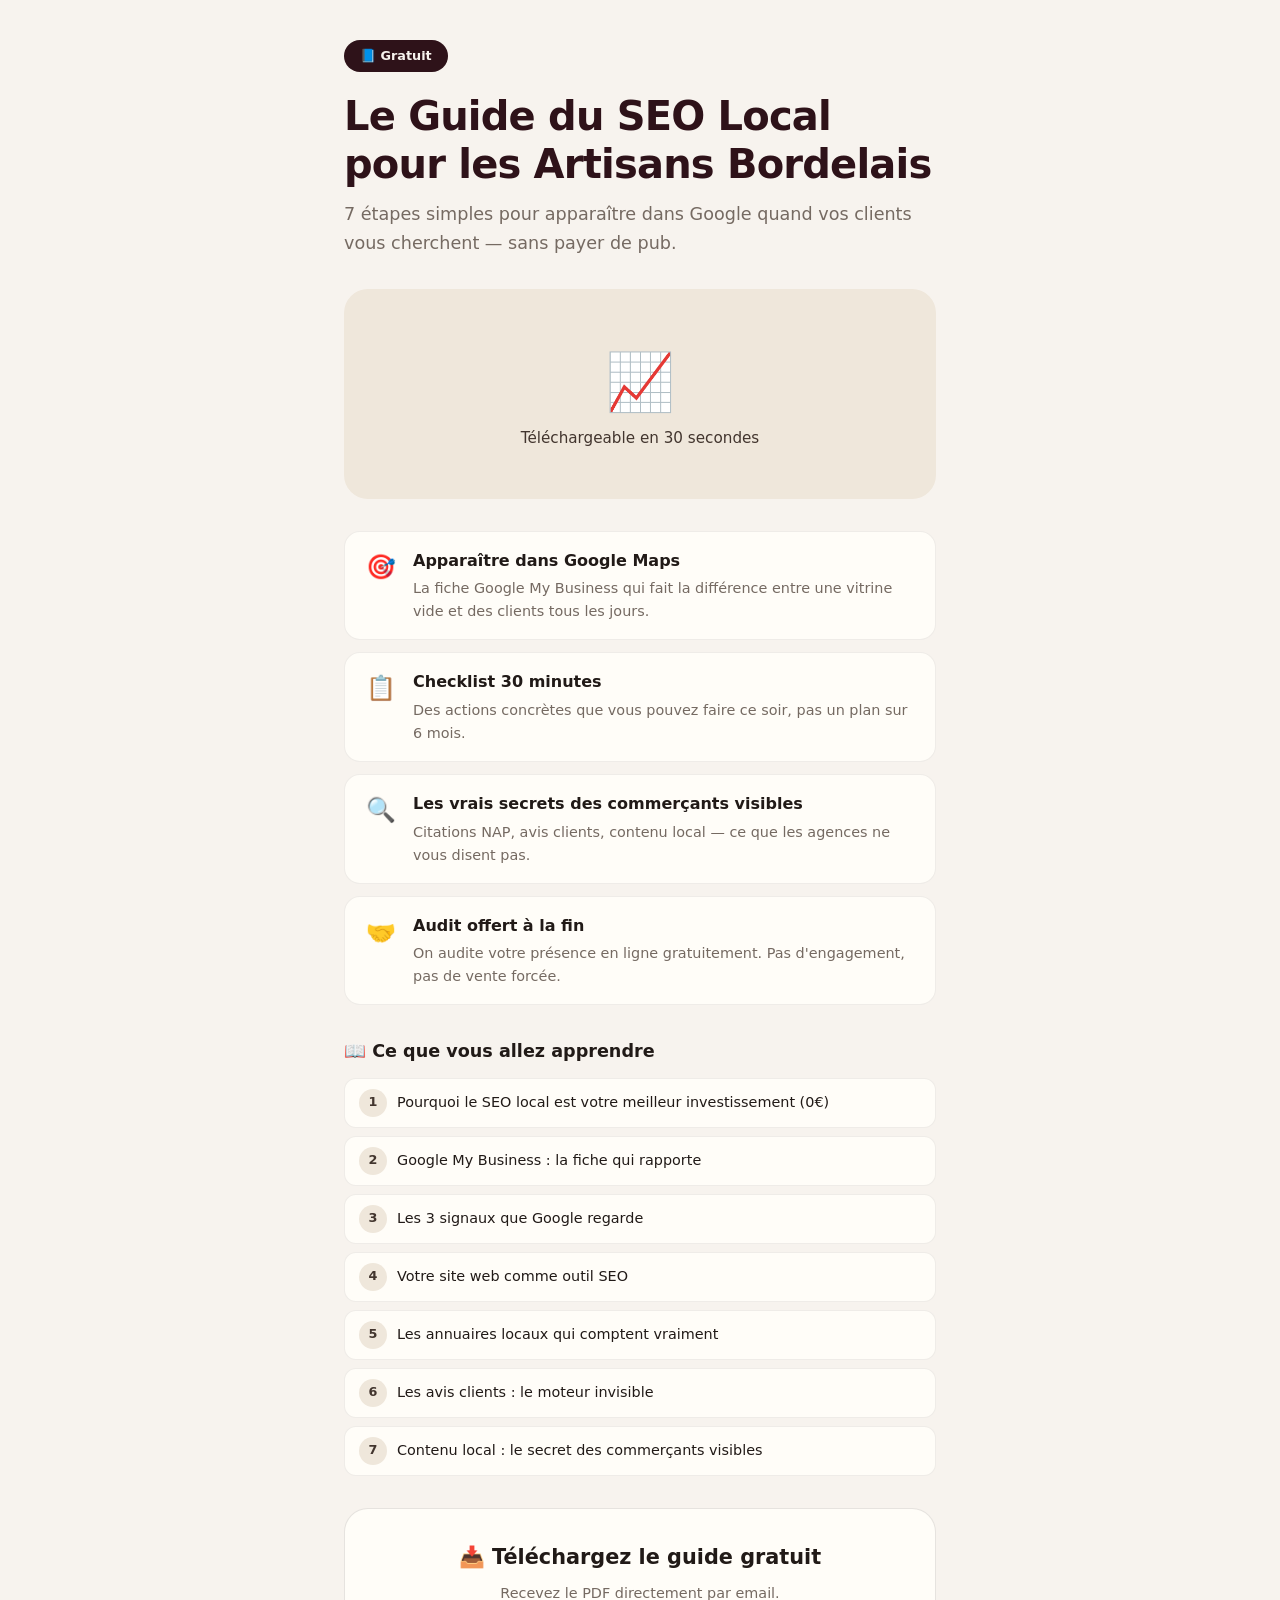
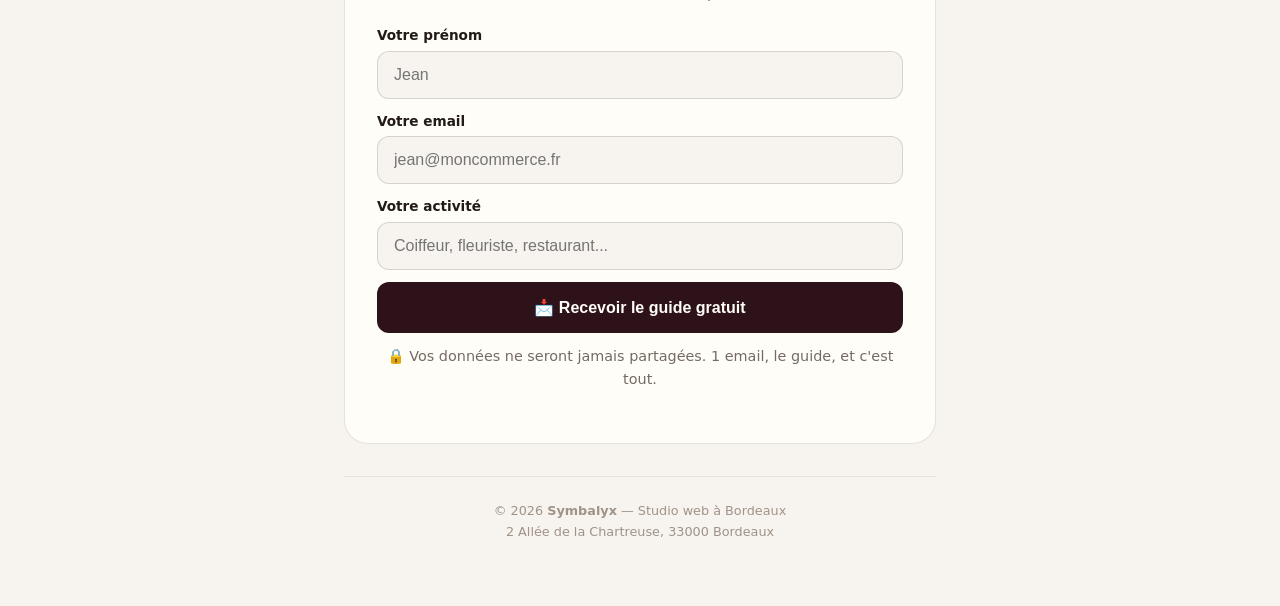
==== index.html @ 5c0053f3 "Deploy lead page" ====
<!DOCTYPE html>
<html lang="fr">
<head>
  <meta charset="utf-8">
  <meta name="viewport" content="width=device-width,initial-scale=1">
  <title>Guide SEO Local Gratuit — Symbalyx Bordeaux</title>
  <meta name="description" content="Téléchargez le guide SEO local gratuit pour artisans et commerçants à Bordeaux. 7 étapes pour apparaître dans Google gratuitement.">
  <style>
    *{margin:0;padding:0;box-sizing:border-box}
    body{font-family:system-ui,-apple-system,sans-serif;background:#F7F3EE;color:#211A17;line-height:1.6}
    .wrap{max-width:640px;margin:0 auto;padding:40px 24px}
    .badge{display:inline-block;background:#2E1219;color:#F7F3EE;padding:6px 16px;border-radius:100px;font-size:.8rem;font-weight:600;margin-bottom:20px}
    h1{font-size:clamp(1.8rem,5vw,2.5rem);font-weight:800;line-height:1.2;margin-bottom:12px;color:#2E1219;letter-spacing:-.02em}
    .sub{font-size:1.1rem;color:#756A62;margin-bottom:32px}
    .hero-img{background:#EFE7DB;border-radius:24px;padding:48px;text-align:center;margin-bottom:32px}
    .hero-img .big{font-size:3.5rem}
    .benefits{display:grid;gap:12px;margin-bottom:32px}
    .benefit{display:flex;gap:12px;align-items:flex-start;padding:16px;background:#FFFDF8;border-radius:16px;border:1px solid rgba(33,26,23,.07)}
    .benefit .icon{font-size:1.5rem;flex-shrink:0;width:40px;text-align:center}
    .benefit h3{font-size:1rem;font-weight:700;margin-bottom:4px}
    .benefit p{font-size:.9rem;color:#756A62}
    .form-card{background:#FFFDF8;border:1px solid rgba(33,26,23,.11);border-radius:24px;padding:32px;text-align:center;margin-bottom:32px}
    .form-card h2{font-size:1.3rem;margin-bottom:8px}
    .form-card p{color:#756A62;font-size:.9rem;margin-bottom:20px}
    .form-group{margin-bottom:12px;text-align:left}
    label{font-size:.85rem;font-weight:600;display:block;margin-bottom:4px}
    input{width:100%;padding:14px 16px;border-radius:12px;border:1px solid rgba(33,26,23,.15);font-size:1rem;background:#F7F3EE}
    .btn{display:block;width:100%;padding:16px;background:#2E1219;color:#FFFDF8;border:none;border-radius:12px;font-size:1rem;font-weight:700;cursor:pointer;transition:opacity .2s;margin-top:8px}
    .btn:hover{opacity:.9}
    .trust{font-size:.8rem;color:#A09388;margin-top:12px}
    .preview{margin-bottom:32px}
    .preview h3{font-size:1.1rem;margin-bottom:12px}
    .preview-list{display:grid;gap:8px}
    .preview-item{display:flex;gap:10px;align-items:center;padding:10px 14px;background:#FFFDF8;border-radius:12px;border:1px solid rgba(33,26,23,.07);font-size:.9rem}
    .preview-item .num{background:#EFE7DB;border-radius:50%;width:28px;height:28px;display:flex;align-items:center;justify-content:center;font-weight:700;font-size:.8rem;flex-shrink:0;color:#42352E}
    footer{text-align:center;font-size:.8rem;color:#A09388;padding:24px;border-top:1px solid rgba(33,26,23,.07)}
    @media(max-width:480px){.wrap{padding:24px 16px}.form-card{padding:24px 16px}}
  </style>
</head>
<body>
  <div class="wrap">
    <div class="badge">📘 Gratuit</div>
    <h1>Le Guide du SEO Local pour les Artisans Bordelais</h1>
    <p class="sub">7 étapes simples pour apparaître dans Google quand vos clients vous cherchent — sans payer de pub.</p>
    
    <div class="hero-img">
      <div class="big">📈</div>
      <p style="font-size:.95rem;color:#42352E;font-weight:500">Téléchargeable en 30 secondes</p>
    </div>

    <div class="benefits">
      <div class="benefit">
        <div class="icon">🎯</div>
        <div><h3>Apparaître dans Google Maps</h3><p>La fiche Google My Business qui fait la différence entre une vitrine vide et des clients tous les jours.</p></div>
      </div>
      <div class="benefit">
        <div class="icon">📋</div>
        <div><h3>Checklist 30 minutes</h3><p>Des actions concrètes que vous pouvez faire ce soir, pas un plan sur 6 mois.</p></div>
      </div>
      <div class="benefit">
        <div class="icon">🔍</div>
        <div><h3>Les vrais secrets des commerçants visibles</h3><p>Citations NAP, avis clients, contenu local — ce que les agences ne vous disent pas.</p></div>
      </div>
      <div class="benefit">
        <div class="icon">🤝</div>
        <div><h3>Audit offert à la fin</h3><p>On audite votre présence en ligne gratuitement. Pas d'engagement, pas de vente forcée.</p></div>
      </div>
    </div>

    <div class="preview">
      <h3>📖 Ce que vous allez apprendre</h3>
      <div class="preview-list">
        <div class="preview-item"><span class="num">1</span> Pourquoi le SEO local est votre meilleur investissement (0€)</div>
        <div class="preview-item"><span class="num">2</span> Google My Business : la fiche qui rapporte</div>
        <div class="preview-item"><span class="num">3</span> Les 3 signaux que Google regarde</div>
        <div class="preview-item"><span class="num">4</span> Votre site web comme outil SEO</div>
        <div class="preview-item"><span class="num">5</span> Les annuaires locaux qui comptent vraiment</div>
        <div class="preview-item"><span class="num">6</span> Les avis clients : le moteur invisible</div>
        <div class="preview-item"><span class="num">7</span> Contenu local : le secret des commerçants visibles</div>
      </div>
    </div>

    <div class="form-card">
      <h2>📥 Téléchargez le guide gratuit</h2>
      <p>Recevez le PDF directement par email.</p>
      <form action="mailto:arsene@symbalyx.com" method="post" enctype="text/plain">
        <div class="form-group">
          <label for="name">Votre prénom</label>
          <input type="text" id="name" name="name" placeholder="Jean" required>
        </div>
        <div class="form-group">
          <label for="email">Votre email</label>
          <input type="email" id="email" name="email" placeholder="jean@moncommerce.fr" required>
        </div>
        <div class="form-group">
          <label for="activity">Votre activité</label>
          <input type="text" id="activity" name="activity" placeholder="Coiffeur, fleuriste, restaurant...">
        </div>
        <button type="submit" class="btn">📩 Recevoir le guide gratuit</button>
      </form>
      <p class="trust">🔒 Vos données ne seront jamais partagées. 1 email, le guide, et c'est tout.</p>
    </div>

    <footer>
      <p>© 2026 <strong>Symbalyx</strong> — Studio web à Bordeaux</p>
      <p>2 Allée de la Chartreuse, 33000 Bordeaux</p>
    </footer>
  </div>
</body>
</html>
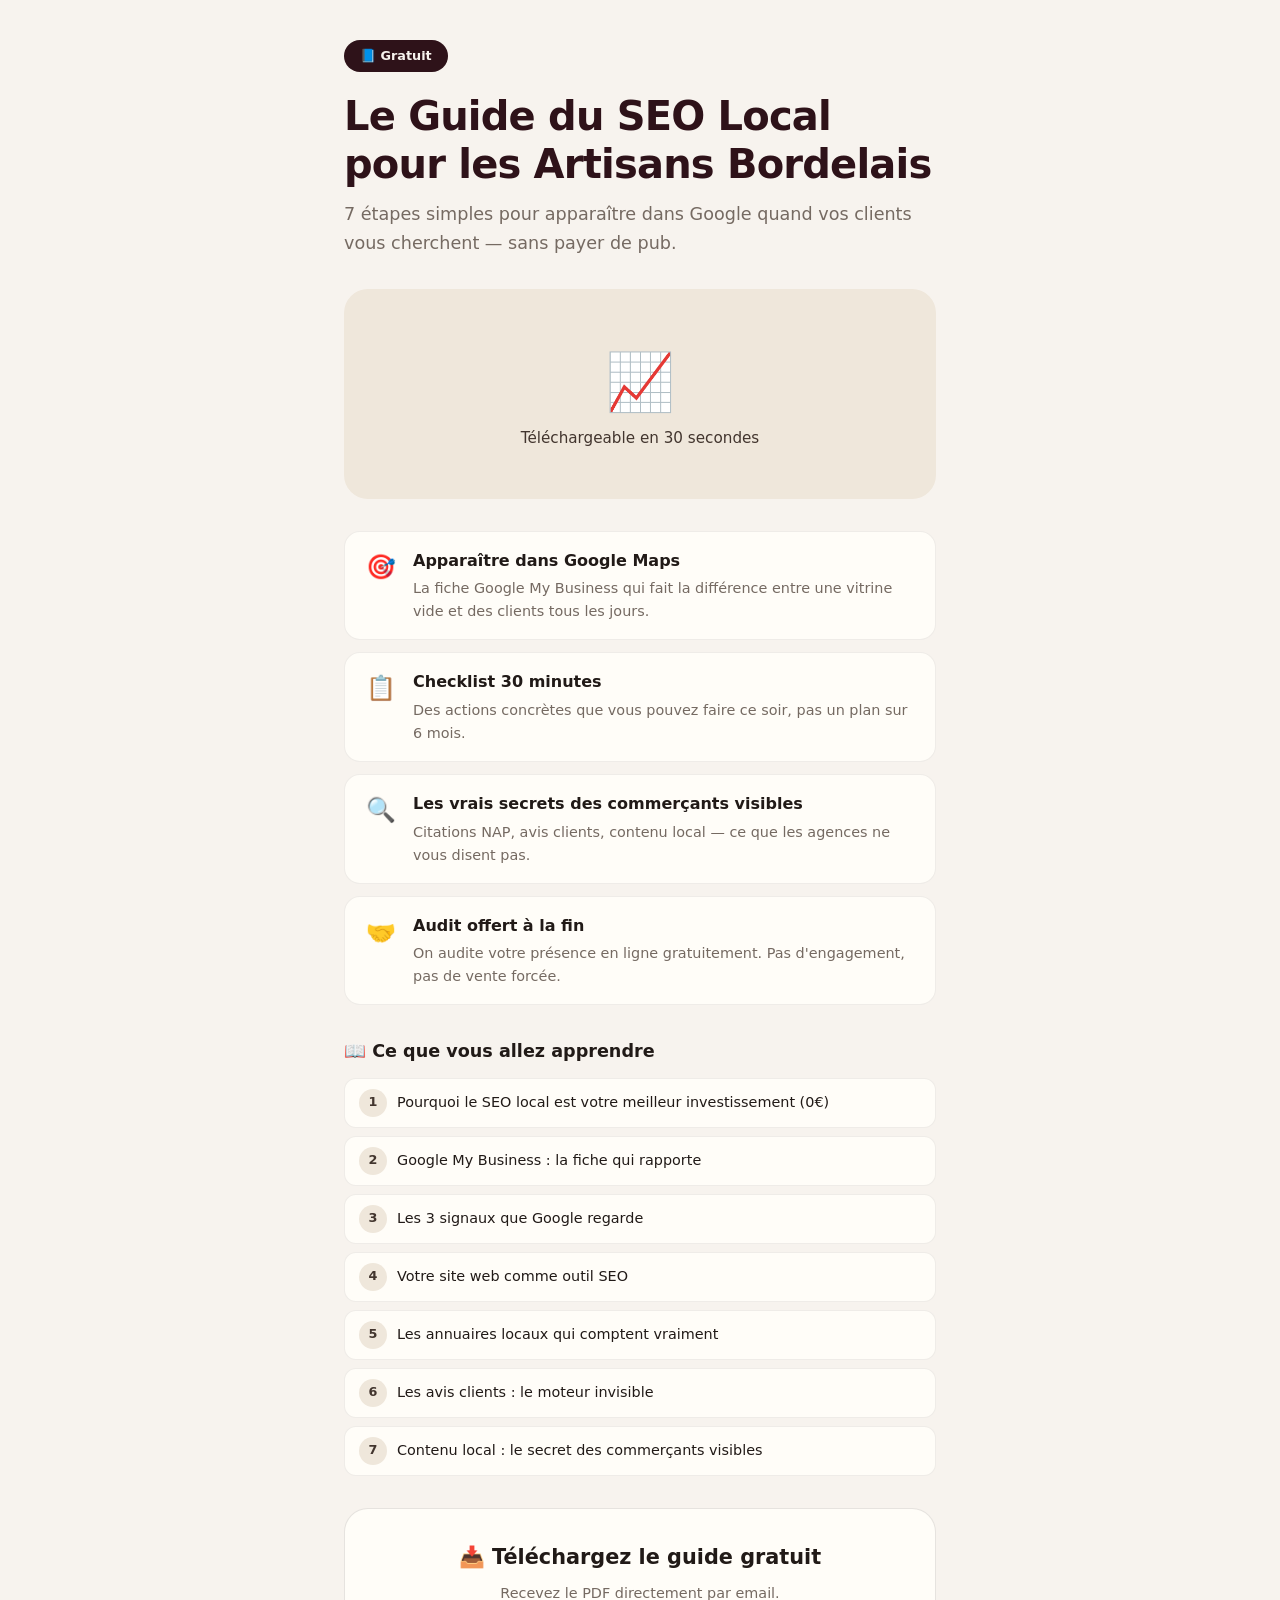
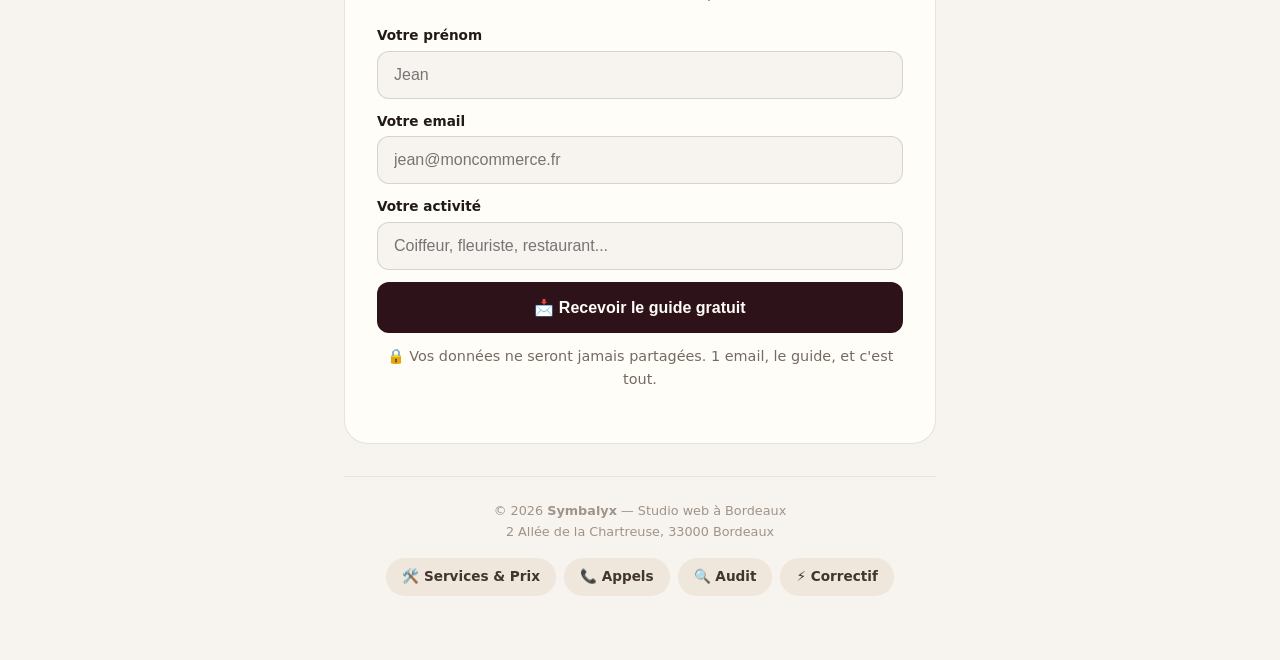
==== commit c87b9f62: "Add correction.html with per-prospect diagnostics (use ?prospect=key), link from index footer" ====
--- a/index.html
+++ b/index.html
@@ -104,6 +104,12 @@
     <footer>
       <p>© 2026 <strong>Symbalyx</strong> — Studio web à Bordeaux</p>
       <p>2 Allée de la Chartreuse, 33000 Bordeaux</p>
+      <p style="margin-top:16px;display:flex;gap:8px;justify-content:center;flex-wrap:wrap">
+        <a href="services.html" style="color:#42352E;text-decoration:none;font-weight:600;padding:8px 16px;background:#EFE7DB;border-radius:100px;font-size:.85rem">🛠️ Services & Prix</a>
+        <a href="call-dashboard.html" style="color:#42352E;text-decoration:none;font-weight:600;padding:8px 16px;background:#EFE7DB;border-radius:100px;font-size:.85rem">📞 Appels</a>
+        <a href="audit.html" style="color:#42352E;text-decoration:none;font-weight:600;padding:8px 16px;background:#EFE7DB;border-radius:100px;font-size:.85rem">🔍 Audit</a>
+        <a href="correction.html" style="color:#42352E;text-decoration:none;font-weight:600;padding:8px 16px;background:#EFE7DB;border-radius:100px;font-size:.85rem">⚡ Correctif</a>
+      </p>
     </footer>
   </div>
 </body>
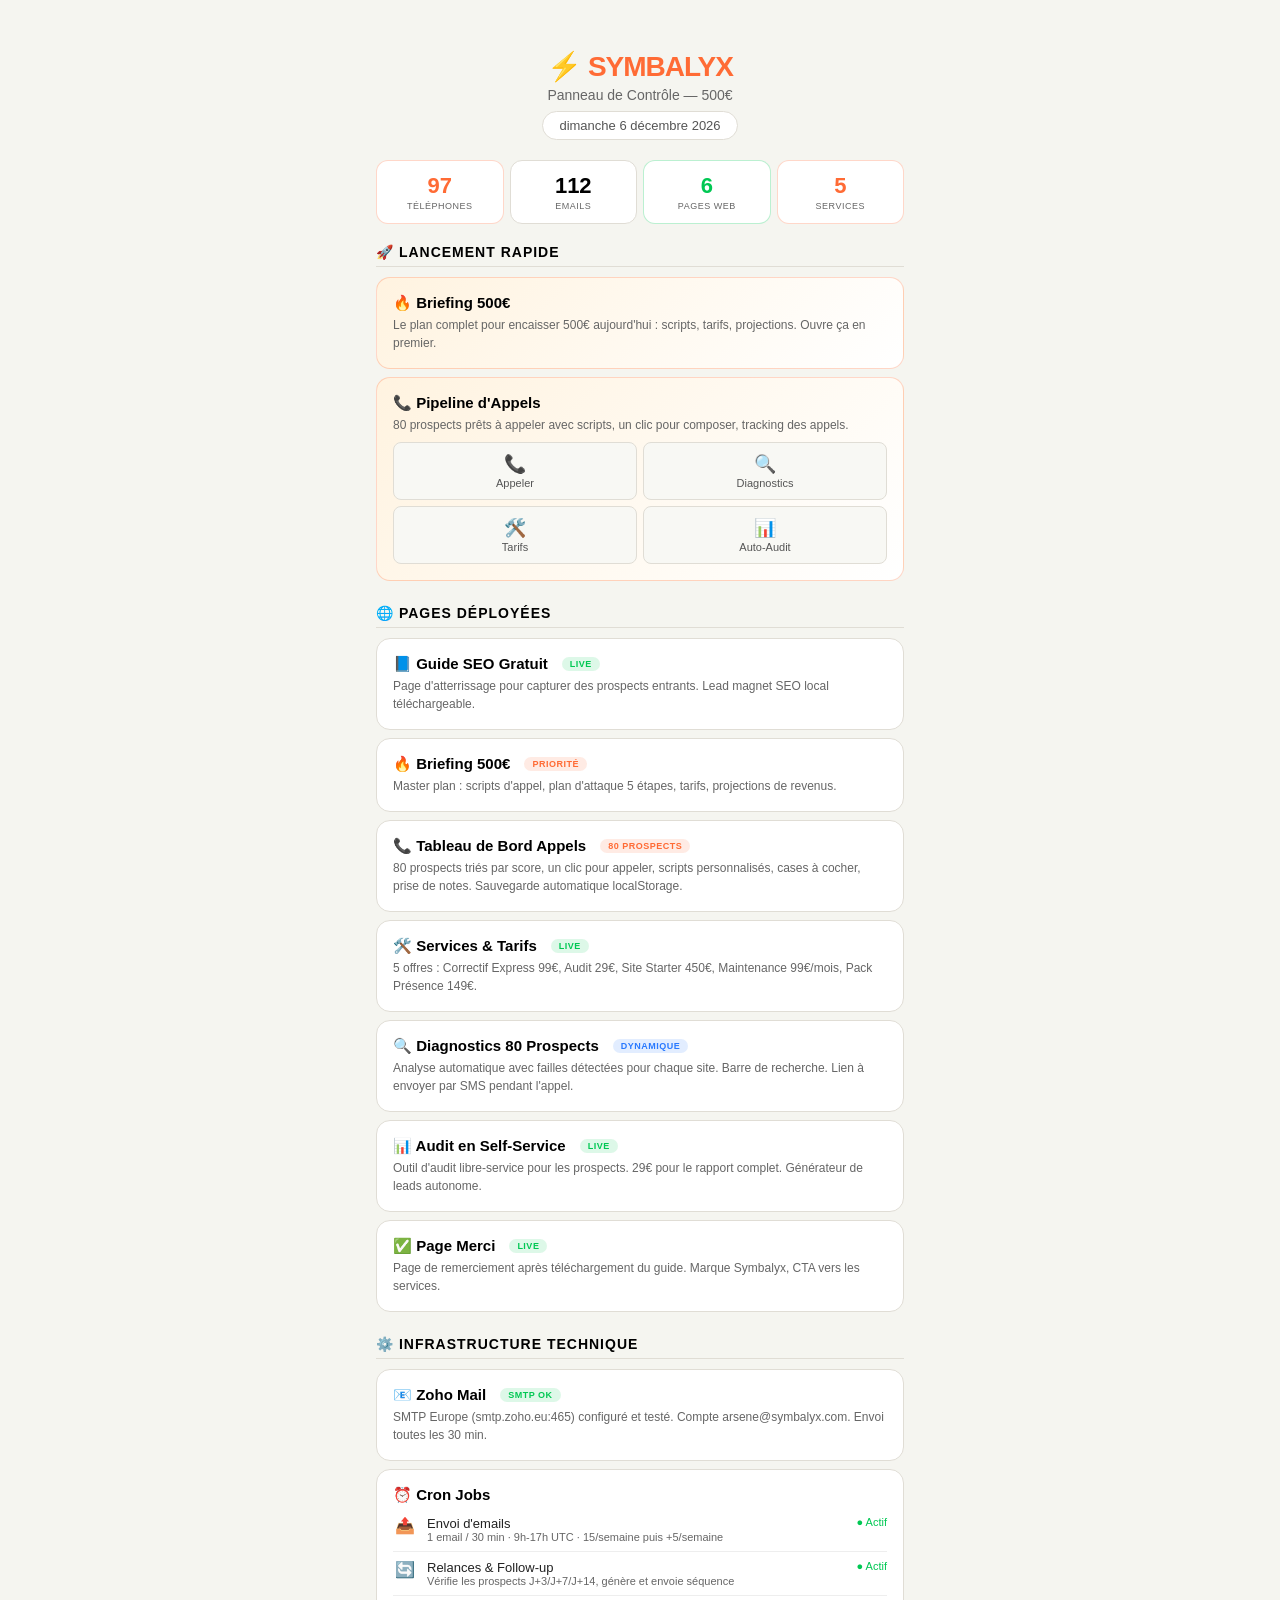
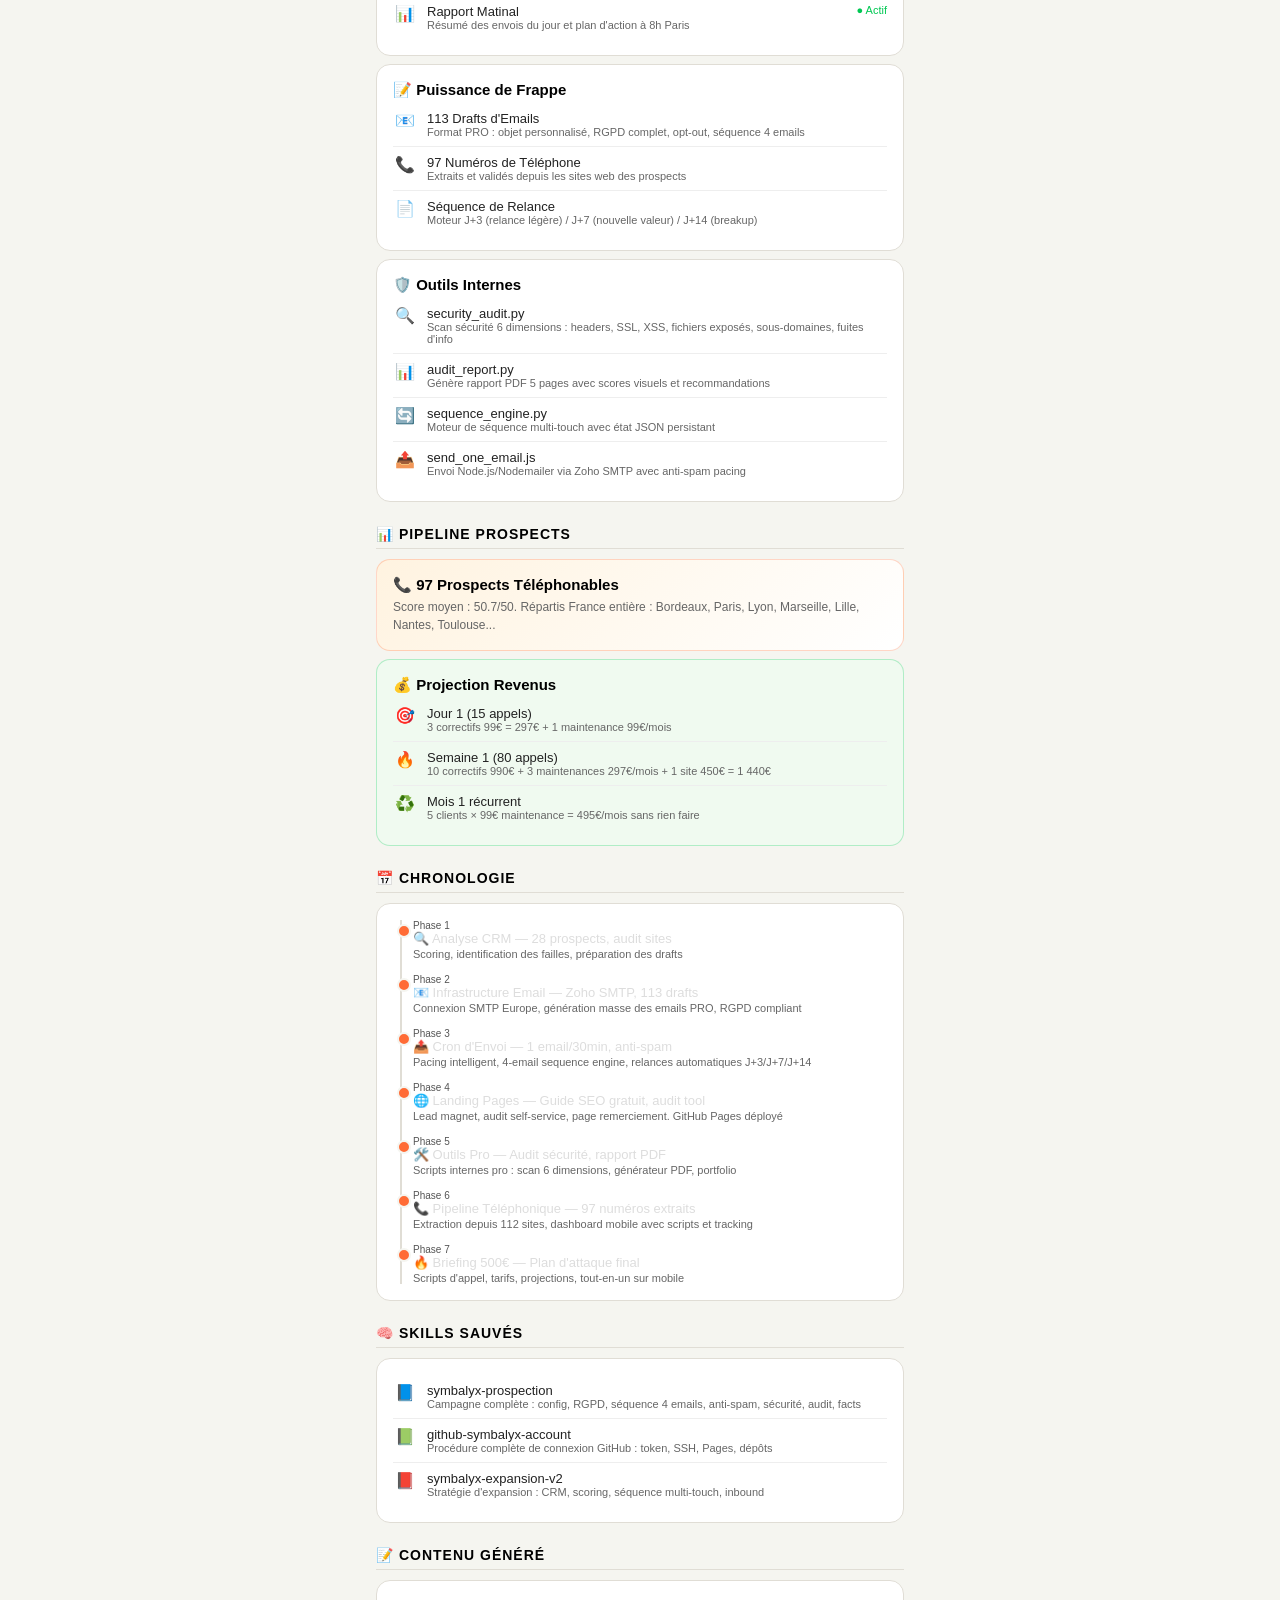
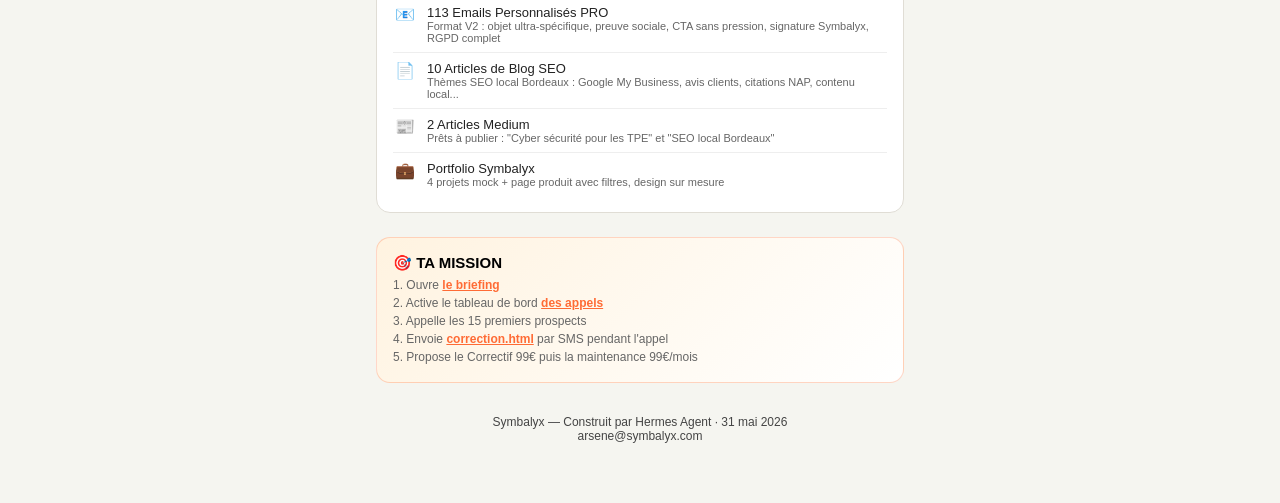
==== commit e8ced685: "Replace index.html with master control panel, keep old index as guide-seo.html" ====
--- a/index.html
+++ b/index.html
@@ -1,116 +1,311 @@
 <!DOCTYPE html>
 <html lang="fr">
 <head>
-  <meta charset="utf-8">
-  <meta name="viewport" content="width=device-width,initial-scale=1">
-  <title>Guide SEO Local Gratuit — Symbalyx Bordeaux</title>
-  <meta name="description" content="Téléchargez le guide SEO local gratuit pour artisans et commerçants à Bordeaux. 7 étapes pour apparaître dans Google gratuitement.">
-  <style>
-    *{margin:0;padding:0;box-sizing:border-box}
-    body{font-family:system-ui,-apple-system,sans-serif;background:#F7F3EE;color:#211A17;line-height:1.6}
-    .wrap{max-width:640px;margin:0 auto;padding:40px 24px}
-    .badge{display:inline-block;background:#2E1219;color:#F7F3EE;padding:6px 16px;border-radius:100px;font-size:.8rem;font-weight:600;margin-bottom:20px}
-    h1{font-size:clamp(1.8rem,5vw,2.5rem);font-weight:800;line-height:1.2;margin-bottom:12px;color:#2E1219;letter-spacing:-.02em}
-    .sub{font-size:1.1rem;color:#756A62;margin-bottom:32px}
-    .hero-img{background:#EFE7DB;border-radius:24px;padding:48px;text-align:center;margin-bottom:32px}
-    .hero-img .big{font-size:3.5rem}
-    .benefits{display:grid;gap:12px;margin-bottom:32px}
-    .benefit{display:flex;gap:12px;align-items:flex-start;padding:16px;background:#FFFDF8;border-radius:16px;border:1px solid rgba(33,26,23,.07)}
-    .benefit .icon{font-size:1.5rem;flex-shrink:0;width:40px;text-align:center}
-    .benefit h3{font-size:1rem;font-weight:700;margin-bottom:4px}
-    .benefit p{font-size:.9rem;color:#756A62}
-    .form-card{background:#FFFDF8;border:1px solid rgba(33,26,23,.11);border-radius:24px;padding:32px;text-align:center;margin-bottom:32px}
-    .form-card h2{font-size:1.3rem;margin-bottom:8px}
-    .form-card p{color:#756A62;font-size:.9rem;margin-bottom:20px}
-    .form-group{margin-bottom:12px;text-align:left}
-    label{font-size:.85rem;font-weight:600;display:block;margin-bottom:4px}
-    input{width:100%;padding:14px 16px;border-radius:12px;border:1px solid rgba(33,26,23,.15);font-size:1rem;background:#F7F3EE}
-    .btn{display:block;width:100%;padding:16px;background:#2E1219;color:#FFFDF8;border:none;border-radius:12px;font-size:1rem;font-weight:700;cursor:pointer;transition:opacity .2s;margin-top:8px}
-    .btn:hover{opacity:.9}
-    .trust{font-size:.8rem;color:#A09388;margin-top:12px}
-    .preview{margin-bottom:32px}
-    .preview h3{font-size:1.1rem;margin-bottom:12px}
-    .preview-list{display:grid;gap:8px}
-    .preview-item{display:flex;gap:10px;align-items:center;padding:10px 14px;background:#FFFDF8;border-radius:12px;border:1px solid rgba(33,26,23,.07);font-size:.9rem}
-    .preview-item .num{background:#EFE7DB;border-radius:50%;width:28px;height:28px;display:flex;align-items:center;justify-content:center;font-weight:700;font-size:.8rem;flex-shrink:0;color:#42352E}
-    footer{text-align:center;font-size:.8rem;color:#A09388;padding:24px;border-top:1px solid rgba(33,26,23,.07)}
-    @media(max-width:480px){.wrap{padding:24px 16px}.form-card{padding:24px 16px}}
-  </style>
+<meta charset="UTF-8">
+<meta name="viewport" content="width=device-width, initial-scale=1.0, maximum-scale=1.0, user-scalable=no">
+<title>Symbalyx — Panneau de Contrôle</title>
+<style>
+  * { margin: 0; padding: 0; box-sizing: border-box; }
+  body { font-family: -apple-system, BlinkMacSystemFont, 'Segoe UI', Roboto, sans-serif; background: #0a0a0f; color: #e0e0e0; }
+  .wrap { max-width: 560px; margin: 0 auto; padding: 20px 16px; }
+
+  .hero { text-align: center; padding: 30px 0 20px; }
+  .hero h1 { font-size: 28px; font-weight: 800; color: #ff6b35; letter-spacing: -1px; }
+  .hero .sub { font-size: 14px; color: #666; margin-top: 4px; }
+  .hero .tagline { font-size: 13px; color: #888; margin-top: 8px; background: #13131a; border-radius: 100px; padding: 6px 16px; display: inline-block; border: 1px solid #1e1e2a; }
+
+  .quick-stats { display: grid; grid-template-columns: repeat(4, 1fr); gap: 6px; margin-bottom: 20px; }
+  .stat-box { background: #13131a; border-radius: 12px; padding: 12px 8px; text-align: center; border: 1px solid #1e1e2a; }
+  .stat-box .num { font-size: 22px; font-weight: 800; color: #fff; }
+  .stat-box .label { font-size: 9px; color: #666; margin-top: 2px; text-transform: uppercase; letter-spacing: 0.5px; }
+  .stat-box.gold { border-color: #ff6b3544; }
+  .stat-box.gold .num { color: #ff6b35; }
+  .stat-box.green { border-color: #00c85344; }
+  .stat-box.green .num { color: #00c853; }
+
+  .section { margin-bottom: 24px; }
+  .section-title { font-size: 14px; font-weight: 700; color: #fff; text-transform: uppercase; letter-spacing: 1px; margin-bottom: 10px; display: flex; align-items: center; gap: 8px; padding-bottom: 6px; border-bottom: 1px solid #1e1e2a; }
+
+  .card { background: #13131a; border-radius: 14px; padding: 16px; border: 1px solid #1e1e2a; margin-bottom: 8px; }
+  .card.gold { border-color: #ff6b3544; background: linear-gradient(135deg, #1a1a2e, #13131a); }
+  .card.green { border-color: #00c85344; }
+  .card.clickable { cursor: pointer; transition: all 0.15s; }
+  .card.clickable:active { transform: scale(0.98); opacity: 0.8; }
+  .card h3 { font-size: 15px; font-weight: 600; color: #fff; margin-bottom: 4px; display: flex; align-items: center; gap: 8px; }
+  .card p { font-size: 12px; color: #888; line-height: 1.5; }
+  .card .badge { display: inline-block; font-size: 9px; font-weight: 700; padding: 2px 8px; border-radius: 100px; text-transform: uppercase; letter-spacing: 0.5px; margin-left: 6px; }
+  .badge.green { background: #00c85322; color: #00c853; }
+  .badge.gold { background: #ff6b3522; color: #ff6b35; }
+  .badge.blue { background: #2979ff22; color: #2979ff; }
+  .badge.gray { background: #333; color: #888; }
+
+  .card .link-grid { display: grid; grid-template-columns: 1fr 1fr; gap: 6px; margin-top: 8px; }
+  .card .link-item { background: #0d0d14; border: 1px solid #1a1a28; border-radius: 8px; padding: 10px; text-align: center; text-decoration: none; display: block; }
+  .card .link-item .emoji { font-size: 18px; }
+  .card .link-item .txt { font-size: 11px; color: #bbb; font-weight: 500; margin-top: 2px; }
+
+  .item { display: flex; gap: 10px; align-items: flex-start; padding: 8px 0; border-bottom: 1px solid #0f0f18; }
+  .item:last-child { border-bottom: none; }
+  .item .icon { flex-shrink: 0; font-size: 16px; width: 24px; text-align: center; }
+  .item .content { flex: 1; min-width: 0; }
+  .item .content .title { font-size: 13px; font-weight: 500; color: #ddd; }
+  .item .content .desc { font-size: 11px; color: #666; }
+  .item .status { flex-shrink: 0; font-size: 11px; }
+  .status.on { color: #00c853; }
+  .status.off { color: #ff1744; }
+  .status.warn { color: #ff9100; }
+
+  .divider { height: 1px; background: #1e1e2a; margin: 16px 0; }
+
+  .timeline { position: relative; padding-left: 20px; }
+  .timeline::before { content: ''; position: absolute; left: 7px; top: 0; bottom: 0; width: 2px; background: #1e1e2a; }
+  .tl-item { position: relative; padding-bottom: 14px; }
+  .tl-item:last-child { padding-bottom: 0; }
+  .tl-item::before { content: ''; position: absolute; left: -16px; top: 4px; width: 10px; height: 10px; border-radius: 50%; background: #ff6b35; border: 2px solid #0a0a0f; }
+  .tl-item .tl-date { font-size: 10px; color: #555; }
+  .tl-item .tl-title { font-size: 13px; font-weight: 500; color: #ddd; }
+  .tl-item .tl-desc { font-size: 11px; color: #666; margin-top: 2px; }
+
+  @media (prefers-color-scheme: light) {
+    body { background: #f5f5f0; color: #222; }
+    .section-title { color: #000; border-color: #e0ddd5; }
+    .card { background: #fff; border-color: #e0ddd5; }
+    .card h3 { color: #000; }
+    .card p { color: #666; }
+    .card.gold { background: linear-gradient(135deg, #fff3e0, #fff); }
+    .card.green { border-color: #00c85344; background: #f0faf0; }
+    .card .link-item { background: #f8f8f4; border-color: #e0ddd5; }
+    .card .link-item .txt { color: #555; }
+    .item .content .title { color: #222; }
+    .stat-box { background: #fff; border-color: #e0ddd5; }
+    .stat-box .num { color: #000; }
+    .hero .tagline { background: #fff; border-color: #e0ddd5; color: #555; }
+    .item { border-color: #eee; }
+    .timeline::before { background: #e0ddd5; }
+    .tl-item::before { border-color: #f5f5f0; }
+  }
+</style>
 </head>
 <body>
-  <div class="wrap">
-    <div class="badge">📘 Gratuit</div>
-    <h1>Le Guide du SEO Local pour les Artisans Bordelais</h1>
-    <p class="sub">7 étapes simples pour apparaître dans Google quand vos clients vous cherchent — sans payer de pub.</p>
-    
-    <div class="hero-img">
-      <div class="big">📈</div>
-      <p style="font-size:.95rem;color:#42352E;font-weight:500">Téléchargeable en 30 secondes</p>
+<div class="wrap">
+
+<div class="hero">
+  <h1>⚡ SYMBALYX</h1>
+  <div class="sub">Panneau de Contrôle — 500€</div>
+  <div class="tagline" id="date"></div>
+</div>
+
+<div class="quick-stats">
+  <div class="stat-box gold"><div class="num">97</div><div class="label">Téléphones</div></div>
+  <div class="stat-box"><div class="num">112</div><div class="label">Emails</div></div>
+  <div class="stat-box green"><div class="num">6</div><div class="label">Pages Web</div></div>
+  <div class="stat-box gold"><div class="num">5</div><div class="label">Services</div></div>
+</div>
+
+<!-- LANCEMENT RAPIDE -->
+<div class="section">
+  <div class="section-title">🚀 LANCEMENT RAPIDE</div>
+
+  <a href="briefing.html" class="card gold clickable" style="display:block;text-decoration:none">
+    <h3>🔥 Briefing 500€</h3>
+    <p>Le plan complet pour encaisser 500€ aujourd'hui : scripts, tarifs, projections. Ouvre ça en premier.</p>
+  </a>
+
+  <div class="card gold">
+    <h3>📞 Pipeline d'Appels</h3>
+    <p>80 prospects prêts à appeler avec scripts, un clic pour composer, tracking des appels.</p>
+    <div class="link-grid">
+      <a href="call-dashboard.html" class="link-item">
+        <div class="emoji">📞</div>
+        <div class="txt">Appeler</div>
+      </a>
+      <a href="correction.html" class="link-item">
+        <div class="emoji">🔍</div>
+        <div class="txt">Diagnostics</div>
+      </a>
+      <a href="services.html" class="link-item">
+        <div class="emoji">🛠️</div>
+        <div class="txt">Tarifs</div>
+      </a>
+      <a href="audit.html" class="link-item">
+        <div class="emoji">📊</div>
+        <div class="txt">Auto-Audit</div>
+      </a>
     </div>
-
-    <div class="benefits">
-      <div class="benefit">
-        <div class="icon">🎯</div>
-        <div><h3>Apparaître dans Google Maps</h3><p>La fiche Google My Business qui fait la différence entre une vitrine vide et des clients tous les jours.</p></div>
-      </div>
-      <div class="benefit">
-        <div class="icon">📋</div>
-        <div><h3>Checklist 30 minutes</h3><p>Des actions concrètes que vous pouvez faire ce soir, pas un plan sur 6 mois.</p></div>
-      </div>
-      <div class="benefit">
-        <div class="icon">🔍</div>
-        <div><h3>Les vrais secrets des commerçants visibles</h3><p>Citations NAP, avis clients, contenu local — ce que les agences ne vous disent pas.</p></div>
-      </div>
-      <div class="benefit">
-        <div class="icon">🤝</div>
-        <div><h3>Audit offert à la fin</h3><p>On audite votre présence en ligne gratuitement. Pas d'engagement, pas de vente forcée.</p></div>
+  </div>
+</div>
+
+<!-- PAGES DÉPLOYÉES -->
+<div class="section">
+  <div class="section-title">🌐 PAGES DÉPLOYÉES</div>
+
+  <a href="guide-seo.html" class="card clickable" style="display:block;text-decoration:none">
+    <h3>📘 Guide SEO Gratuit <span class="badge green">Live</span></h3>
+    <p>Page d'atterrissage pour capturer des prospects entrants. Lead magnet SEO local téléchargeable.</p>
+  </a>
+
+  <a href="https://symbalyx.github.io/symbalyx-leads/briefing.html" class="card clickable" style="display:block;text-decoration:none">
+    <h3>🔥 Briefing 500€ <span class="badge gold">Priorité</span></h3>
+    <p>Master plan : scripts d'appel, plan d'attaque 5 étapes, tarifs, projections de revenus.</p>
+  </a>
+
+  <a href="https://symbalyx.github.io/symbalyx-leads/call-dashboard.html" class="card clickable" style="display:block;text-decoration:none">
+    <h3>📞 Tableau de Bord Appels <span class="badge gold">80 prospects</span></h3>
+    <p>80 prospects triés par score, un clic pour appeler, scripts personnalisés, cases à cocher, prise de notes. Sauvegarde automatique localStorage.</p>
+  </a>
+
+  <a href="https://symbalyx.github.io/symbalyx-leads/services.html" class="card clickable" style="display:block;text-decoration:none">
+    <h3>🛠️ Services & Tarifs <span class="badge green">Live</span></h3>
+    <p>5 offres : Correctif Express 99€, Audit 29€, Site Starter 450€, Maintenance 99€/mois, Pack Présence 149€.</p>
+  </a>
+
+  <a href="https://symbalyx.github.io/symbalyx-leads/correction.html" class="card clickable" style="display:block;text-decoration:none">
+    <h3>🔍 Diagnostics 80 Prospects <span class="badge blue">Dynamique</span></h3>
+    <p>Analyse automatique avec failles détectées pour chaque site. Barre de recherche. Lien à envoyer par SMS pendant l'appel.</p>
+  </a>
+
+  <a href="https://symbalyx.github.io/symbalyx-leads/audit.html" class="card clickable" style="display:block;text-decoration:none">
+    <h3>📊 Audit en Self-Service <span class="badge green">Live</span></h3>
+    <p>Outil d'audit libre-service pour les prospects. 29€ pour le rapport complet. Générateur de leads autonome.</p>
+  </a>
+
+  <a href="https://symbalyx.github.io/symbalyx-leads/thank-you.html" class="card clickable" style="display:block;text-decoration:none">
+    <h3>✅ Page Merci <span class="badge green">Live</span></h3>
+    <p>Page de remerciement après téléchargement du guide. Marque Symbalyx, CTA vers les services.</p>
+  </a>
+</div>
+
+<!-- INFRASTRUCTURE TECHNIQUE -->
+<div class="section">
+  <div class="section-title">⚙️ INFRASTRUCTURE TECHNIQUE</div>
+
+  <div class="card">
+    <h3>📧 Zoho Mail <span class="badge green">SMTP OK</span></h3>
+    <p>SMTP Europe (smtp.zoho.eu:465) configuré et testé. Compte arsene@symbalyx.com. Envoi toutes les 30 min.</p>
+  </div>
+
+  <div class="card">
+    <h3>⏰ Cron Jobs</h3>
+    <div class="item"><div class="icon">📤</div><div class="content"><div class="title">Envoi d'emails</div><div class="desc">1 email / 30 min · 9h-17h UTC · 15/semaine puis +5/semaine</div></div><div class="status on">● Actif</div></div>
+    <div class="item"><div class="icon">🔄</div><div class="content"><div class="title">Relances & Follow-up</div><div class="desc">Vérifie les prospects J+3/J+7/J+14, génère et envoie séquence</div></div><div class="status on">● Actif</div></div>
+    <div class="item"><div class="icon">📊</div><div class="content"><div class="title">Rapport Matinal</div><div class="desc">Résumé des envois du jour et plan d'action à 8h Paris</div></div><div class="status on">● Actif</div></div>
+  </div>
+
+  <div class="card">
+    <h3>📝 Puissance de Frappe</h3>
+    <div class="item"><div class="icon">📧</div><div class="content"><div class="title">113 Drafts d'Emails</div><div class="desc">Format PRO : objet personnalisé, RGPD complet, opt-out, séquence 4 emails</div></div></div>
+    <div class="item"><div class="icon">📞</div><div class="content"><div class="title">97 Numéros de Téléphone</div><div class="desc">Extraits et validés depuis les sites web des prospects</div></div></div>
+    <div class="item"><div class="icon">📄</div><div class="content"><div class="title">Séquence de Relance</div><div class="desc">Moteur J+3 (relance légère) / J+7 (nouvelle valeur) / J+14 (breakup)</div></div></div>
+  </div>
+
+  <div class="card">
+    <h3>🛡️ Outils Internes</h3>
+    <div class="item"><div class="icon">🔍</div><div class="content"><div class="title">security_audit.py</div><div class="desc">Scan sécurité 6 dimensions : headers, SSL, XSS, fichiers exposés, sous-domaines, fuites d'info</div></div></div>
+    <div class="item"><div class="icon">📊</div><div class="content"><div class="title">audit_report.py</div><div class="desc">Génère rapport PDF 5 pages avec scores visuels et recommandations</div></div></div>
+    <div class="item"><div class="icon">🔄</div><div class="content"><div class="title">sequence_engine.py</div><div class="desc">Moteur de séquence multi-touch avec état JSON persistant</div></div></div>
+    <div class="item"><div class="icon">📤</div><div class="content"><div class="title">send_one_email.js</div><div class="desc">Envoi Node.js/Nodemailer via Zoho SMTP avec anti-spam pacing</div></div></div>
+  </div>
+</div>
+
+<!-- PROSPECTS PIPELINE -->
+<div class="section">
+  <div class="section-title">📊 PIPELINE PROSPECTS</div>
+
+  <div class="card gold">
+    <h3>📞 97 Prospects Téléphonables</h3>
+    <p>Score moyen : 50.7/50. Répartis France entière : Bordeaux, Paris, Lyon, Marseille, Lille, Nantes, Toulouse...</p>
+  </div>
+
+  <div class="card green">
+    <h3>💰 Projection Revenus</h3>
+    <div class="item"><div class="icon">🎯</div><div class="content"><div class="title">Jour 1 (15 appels)</div><div class="desc">3 correctifs 99€ = 297€ + 1 maintenance 99€/mois</div></div></div>
+    <div class="item"><div class="icon">🔥</div><div class="content"><div class="title">Semaine 1 (80 appels)</div><div class="desc">10 correctifs 990€ + 3 maintenances 297€/mois + 1 site 450€ = 1 440€</div></div></div>
+    <div class="item"><div class="icon">♻️</div><div class="content"><div class="title">Mois 1 récurrent</div><div class="desc">5 clients × 99€ maintenance = 495€/mois sans rien faire</div></div></div>
+  </div>
+</div>
+
+<!-- TIMELINE DES RÉALISATIONS -->
+<div class="section">
+  <div class="section-title">📅 CHRONOLOGIE</div>
+  <div class="card">
+    <div class="timeline">
+      <div class="tl-item">
+        <div class="tl-date">Phase 1</div>
+        <div class="tl-title">🔍 Analyse CRM — 28 prospects, audit sites</div>
+        <div class="tl-desc">Scoring, identification des failles, préparation des drafts</div>
+      </div>
+      <div class="tl-item">
+        <div class="tl-date">Phase 2</div>
+        <div class="tl-title">📧 Infrastructure Email — Zoho SMTP, 113 drafts</div>
+        <div class="tl-desc">Connexion SMTP Europe, génération masse des emails PRO, RGPD compliant</div>
+      </div>
+      <div class="tl-item">
+        <div class="tl-date">Phase 3</div>
+        <div class="tl-title">📤 Cron d'Envoi — 1 email/30min, anti-spam</div>
+        <div class="tl-desc">Pacing intelligent, 4-email sequence engine, relances automatiques J+3/J+7/J+14</div>
+      </div>
+      <div class="tl-item">
+        <div class="tl-date">Phase 4</div>
+        <div class="tl-title">🌐 Landing Pages — Guide SEO gratuit, audit tool</div>
+        <div class="tl-desc">Lead magnet, audit self-service, page remerciement. GitHub Pages déployé</div>
+      </div>
+      <div class="tl-item">
+        <div class="tl-date">Phase 5</div>
+        <div class="tl-title">🛠️ Outils Pro — Audit sécurité, rapport PDF</div>
+        <div class="tl-desc">Scripts internes pro : scan 6 dimensions, générateur PDF, portfolio</div>
+      </div>
+      <div class="tl-item">
+        <div class="tl-date">Phase 6</div>
+        <div class="tl-title">📞 Pipeline Téléphonique — 97 numéros extraits</div>
+        <div class="tl-desc">Extraction depuis 112 sites, dashboard mobile avec scripts et tracking</div>
+      </div>
+      <div class="tl-item">
+        <div class="tl-date">Phase 7</div>
+        <div class="tl-title">🔥 Briefing 500€ — Plan d'attaque final</div>
+        <div class="tl-desc">Scripts d'appel, tarifs, projections, tout-en-un sur mobile</div>
       </div>
     </div>
-
-    <div class="preview">
-      <h3>📖 Ce que vous allez apprendre</h3>
-      <div class="preview-list">
-        <div class="preview-item"><span class="num">1</span> Pourquoi le SEO local est votre meilleur investissement (0€)</div>
-        <div class="preview-item"><span class="num">2</span> Google My Business : la fiche qui rapporte</div>
-        <div class="preview-item"><span class="num">3</span> Les 3 signaux que Google regarde</div>
-        <div class="preview-item"><span class="num">4</span> Votre site web comme outil SEO</div>
-        <div class="preview-item"><span class="num">5</span> Les annuaires locaux qui comptent vraiment</div>
-        <div class="preview-item"><span class="num">6</span> Les avis clients : le moteur invisible</div>
-        <div class="preview-item"><span class="num">7</span> Contenu local : le secret des commerçants visibles</div>
-      </div>
-    </div>
-
-    <div class="form-card">
-      <h2>📥 Téléchargez le guide gratuit</h2>
-      <p>Recevez le PDF directement par email.</p>
-      <form action="mailto:arsene@symbalyx.com" method="post" enctype="text/plain">
-        <div class="form-group">
-          <label for="name">Votre prénom</label>
-          <input type="text" id="name" name="name" placeholder="Jean" required>
-        </div>
-        <div class="form-group">
-          <label for="email">Votre email</label>
-          <input type="email" id="email" name="email" placeholder="jean@moncommerce.fr" required>
-        </div>
-        <div class="form-group">
-          <label for="activity">Votre activité</label>
-          <input type="text" id="activity" name="activity" placeholder="Coiffeur, fleuriste, restaurant...">
-        </div>
-        <button type="submit" class="btn">📩 Recevoir le guide gratuit</button>
-      </form>
-      <p class="trust">🔒 Vos données ne seront jamais partagées. 1 email, le guide, et c'est tout.</p>
-    </div>
-
-    <footer>
-      <p>© 2026 <strong>Symbalyx</strong> — Studio web à Bordeaux</p>
-      <p>2 Allée de la Chartreuse, 33000 Bordeaux</p>
-      <p style="margin-top:16px;display:flex;gap:8px;justify-content:center;flex-wrap:wrap">
-        <a href="services.html" style="color:#42352E;text-decoration:none;font-weight:600;padding:8px 16px;background:#EFE7DB;border-radius:100px;font-size:.85rem">🛠️ Services & Prix</a>
-        <a href="call-dashboard.html" style="color:#42352E;text-decoration:none;font-weight:600;padding:8px 16px;background:#EFE7DB;border-radius:100px;font-size:.85rem">📞 Appels</a>
-        <a href="audit.html" style="color:#42352E;text-decoration:none;font-weight:600;padding:8px 16px;background:#EFE7DB;border-radius:100px;font-size:.85rem">🔍 Audit</a>
-        <a href="correction.html" style="color:#42352E;text-decoration:none;font-weight:600;padding:8px 16px;background:#EFE7DB;border-radius:100px;font-size:.85rem">⚡ Correctif</a>
-      </p>
-    </footer>
-  </div>
+  </div>
+</div>
+
+<!-- SKILLS SAUVÉS -->
+<div class="section">
+  <div class="section-title">🧠 SKILLS SAUVÉS</div>
+  <div class="card">
+    <div class="item"><div class="icon">📘</div><div class="content"><div class="title">symbalyx-prospection</div><div class="desc">Campagne complète : config, RGPD, séquence 4 emails, anti-spam, sécurité, audit, facts</div></div></div>
+    <div class="item"><div class="icon">📗</div><div class="content"><div class="title">github-symbalyx-account</div><div class="desc">Procédure complète de connexion GitHub : token, SSH, Pages, dépôts</div></div></div>
+    <div class="item"><div class="icon">📕</div><div class="content"><div class="title">symbalyx-expansion-v2</div><div class="desc">Stratégie d'expansion : CRM, scoring, séquence multi-touch, inbound</div></div></div>
+  </div>
+</div>
+
+<!-- CONTENU GÉNÉRÉ -->
+<div class="section">
+  <div class="section-title">📝 CONTENU GÉNÉRÉ</div>
+  <div class="card">
+    <div class="item"><div class="icon">📧</div><div class="content"><div class="title">113 Emails Personnalisés PRO</div><div class="desc">Format V2 : objet ultra-spécifique, preuve sociale, CTA sans pression, signature Symbalyx, RGPD complet</div></div></div>
+    <div class="item"><div class="icon">📄</div><div class="content"><div class="title">10 Articles de Blog SEO</div><div class="desc">Thèmes SEO local Bordeaux : Google My Business, avis clients, citations NAP, contenu local...</div></div></div>
+    <div class="item"><div class="icon">📰</div><div class="content"><div class="title">2 Articles Medium</div><div class="desc">Prêts à publier : "Cyber sécurité pour les TPE" et "SEO local Bordeaux"</div></div></div>
+    <div class="item"><div class="icon">💼</div><div class="content"><div class="title">Portfolio Symbalyx</div><div class="desc">4 projets mock + page produit avec filtres, design sur mesure</div></div></div>
+  </div>
+</div>
+
+<!-- DERNIÈRES INSTRUCTIONS -->
+<div class="card gold" style="margin-top:8px">
+  <h3>🎯 TA MISSION</h3>
+  <p>1. Ouvre <a href="briefing.html" style="color:#ff6b35;font-weight:600">le briefing</a><br>
+  2. Active le tableau de bord <a href="call-dashboard.html" style="color:#ff6b35;font-weight:600">des appels</a><br>
+  3. Appelle les 15 premiers prospects<br>
+  4. Envoie <a href="correction.html" style="color:#ff6b35;font-weight:600">correction.html</a> par SMS pendant l'appel<br>
+  5. Propose le Correctif 99€ puis la maintenance 99€/mois</p>
+</div>
+
+<div style="text-align:center;padding:24px 0 40px;color:#444;font-size:12px">
+  Symbalyx — Construit par Hermes Agent · 31 mai 2026<br>
+arsene@symbalyx.com
+</div>
+
+</div>
+
+<script>document.getElementById('date').textContent = new Date().toLocaleDateString('fr-FR', { weekday: 'long', day: 'numeric', month: 'long', year: 'numeric' });</script>
 </body>
 </html>
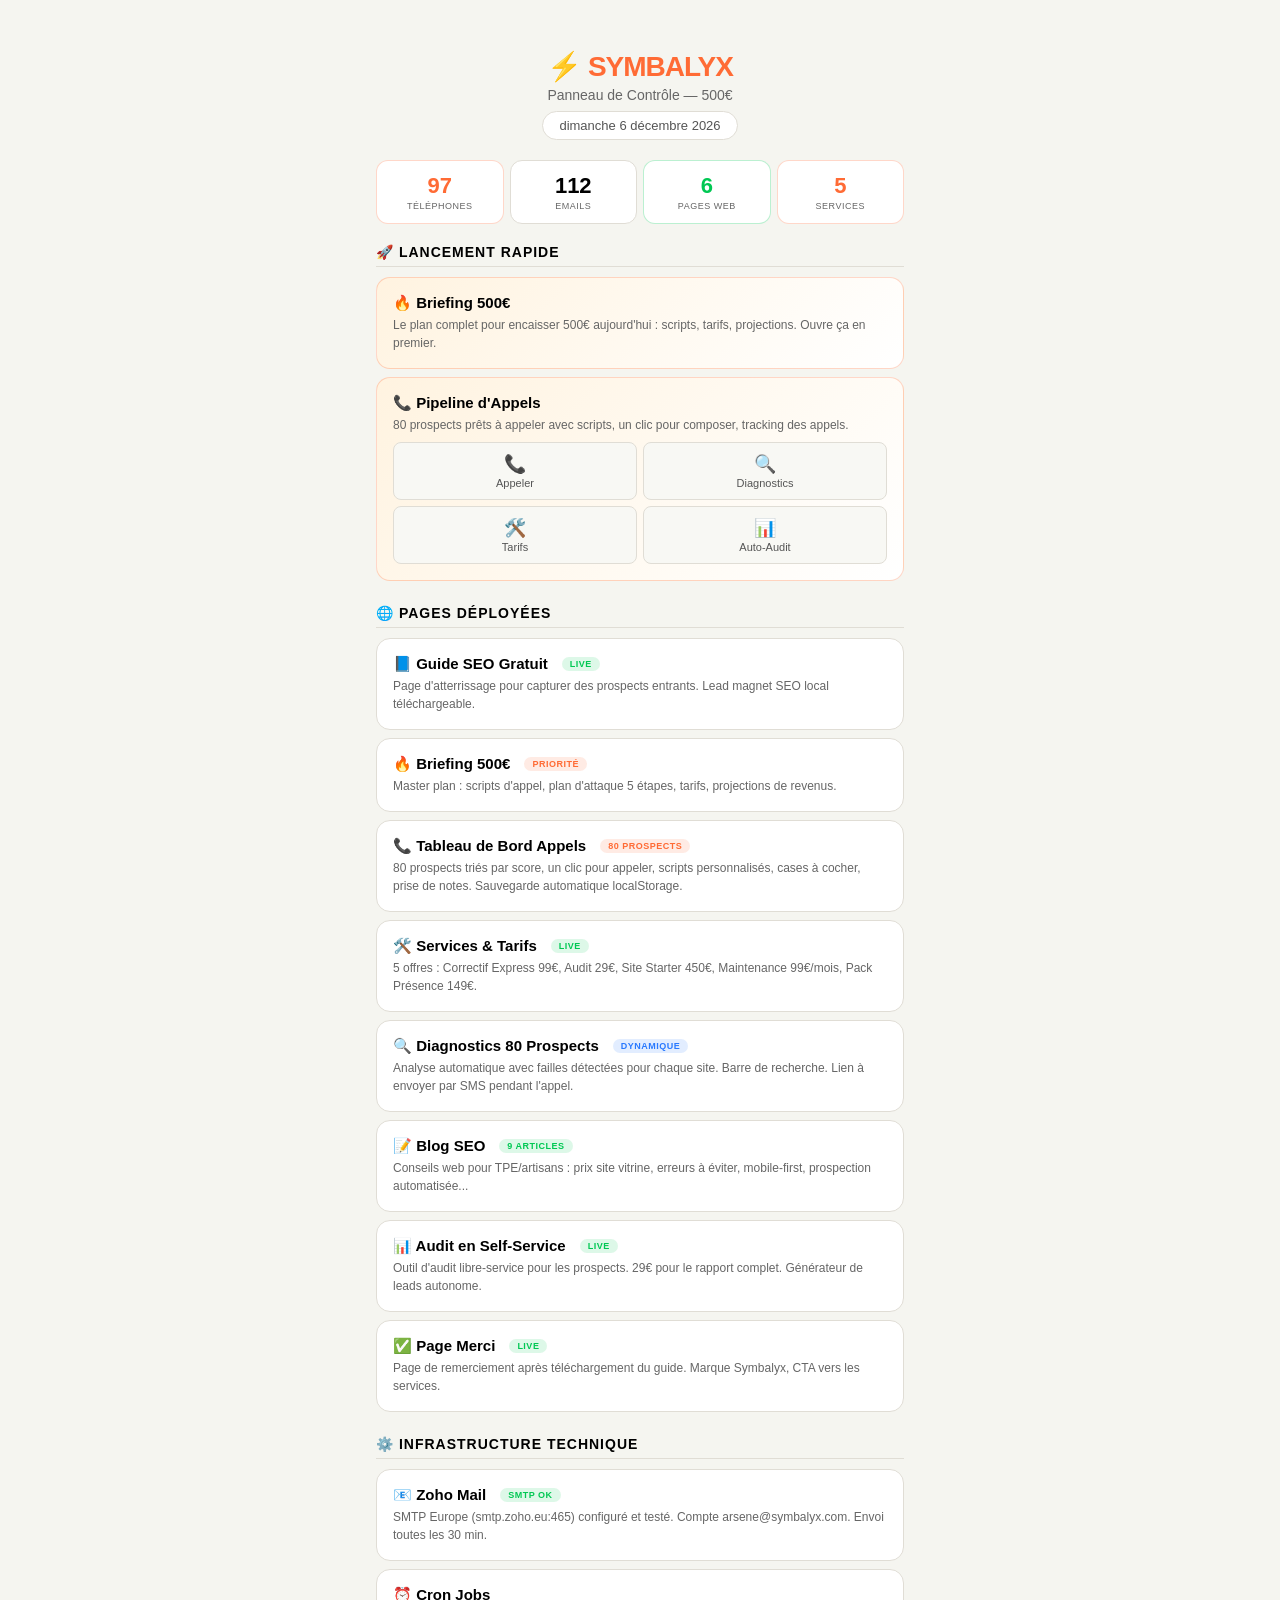
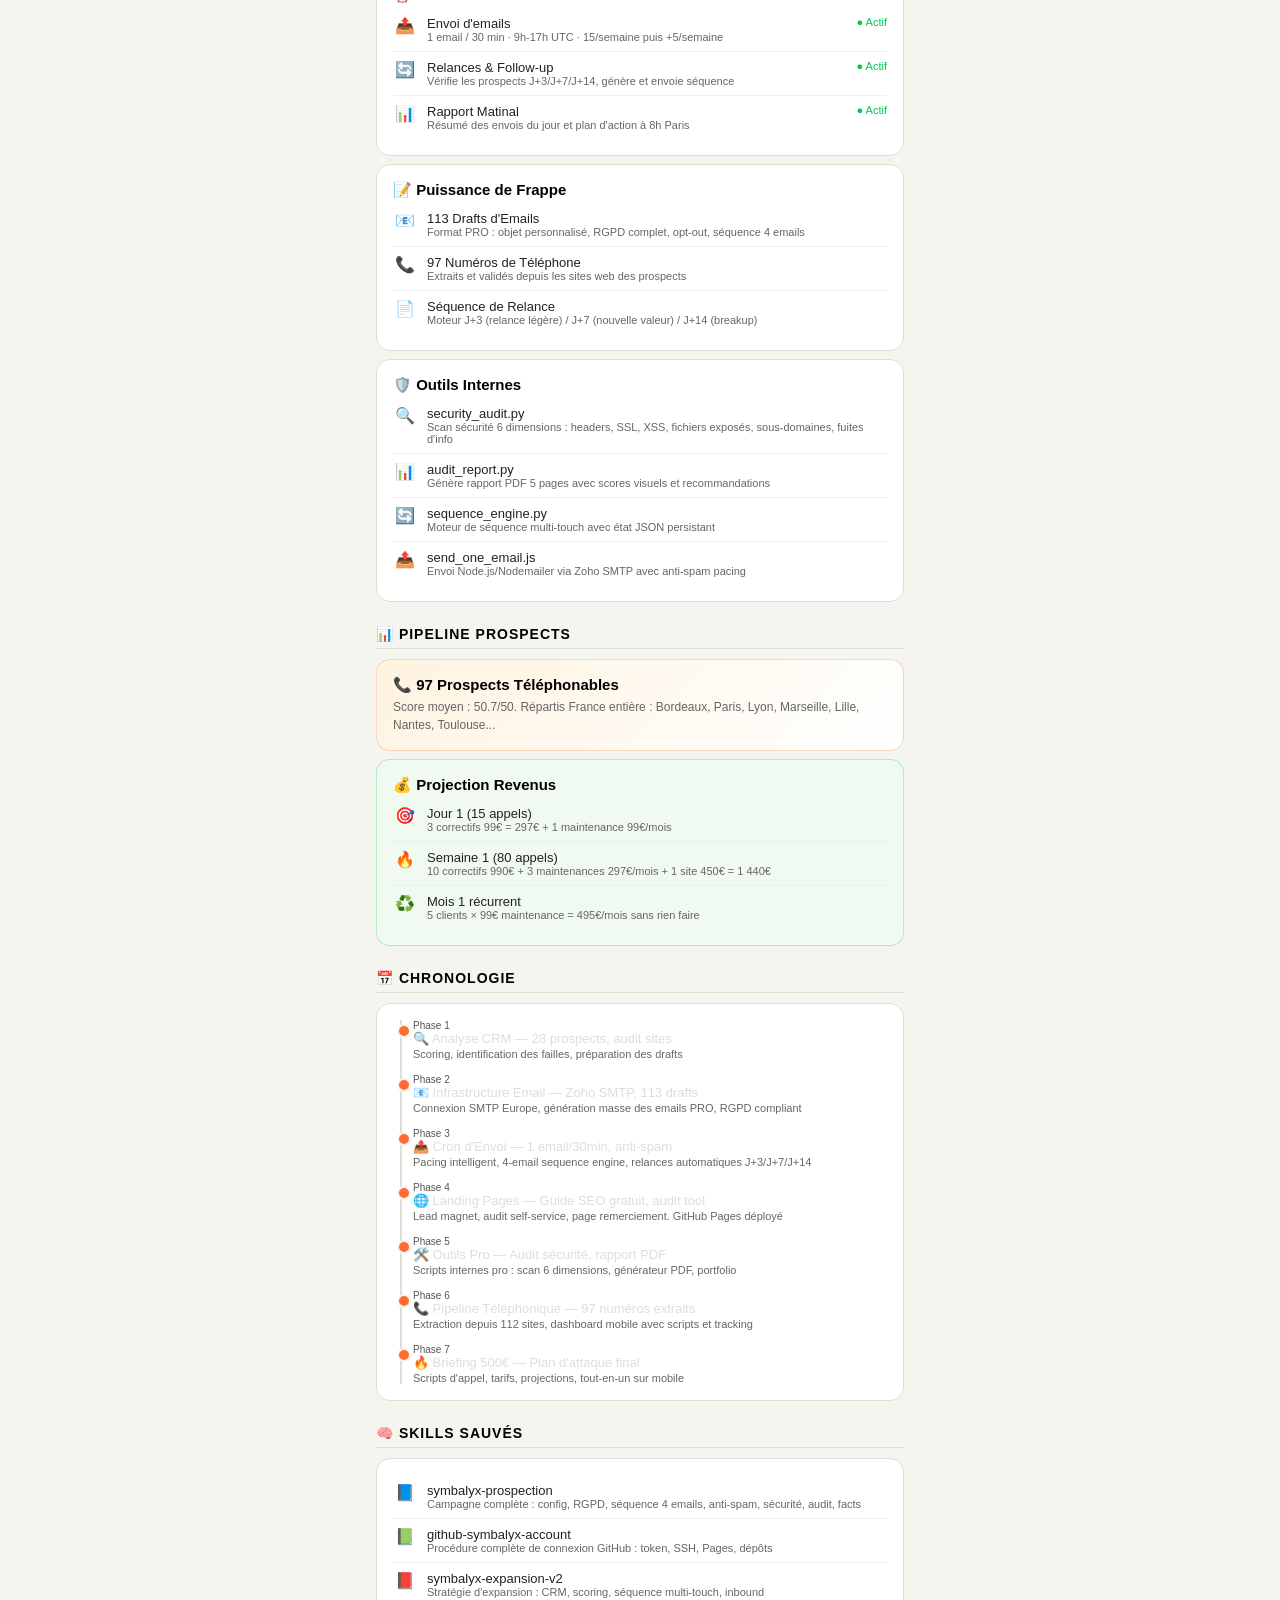
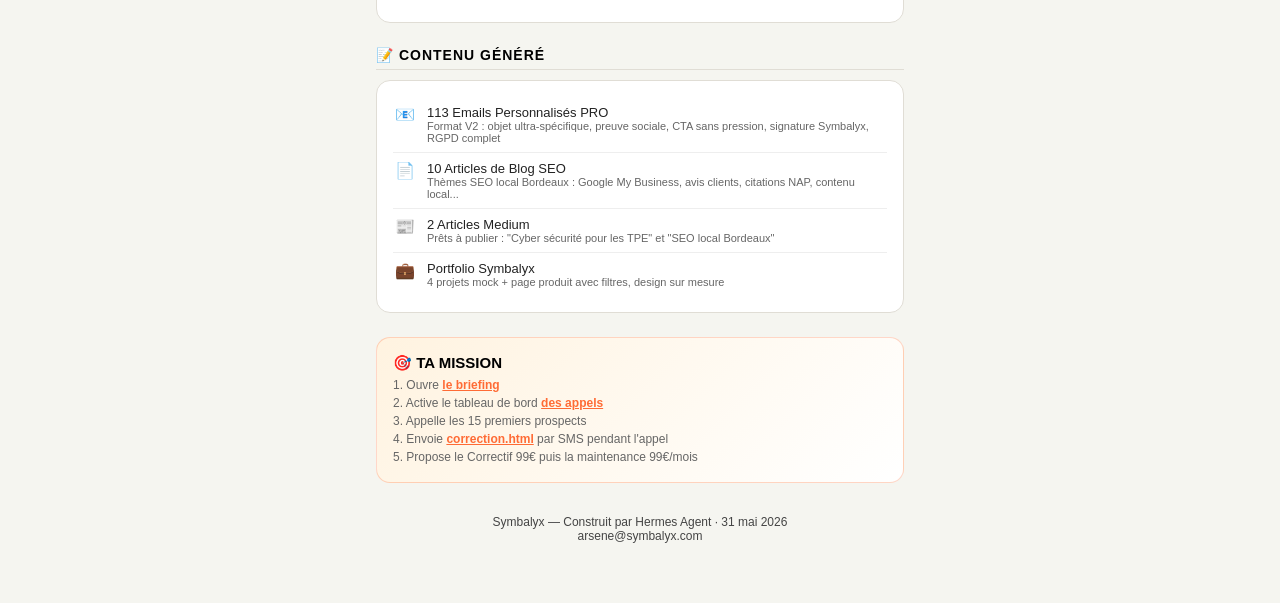
==== commit c9a06b92: "Add blog link to dashboard" ====
--- a/index.html
+++ b/index.html
@@ -164,6 +164,11 @@
     <p>Analyse automatique avec failles détectées pour chaque site. Barre de recherche. Lien à envoyer par SMS pendant l'appel.</p>
   </a>
 
+  <a href="https://symbalyx.github.io/symbalyx-leads/blog.html" class="card clickable" style="display:block;text-decoration:none">
+    <h3>📝 Blog SEO <span class="badge green">9 articles</span></h3>
+    <p>Conseils web pour TPE/artisans : prix site vitrine, erreurs à éviter, mobile-first, prospection automatisée...</p>
+  </a>
+
   <a href="https://symbalyx.github.io/symbalyx-leads/audit.html" class="card clickable" style="display:block;text-decoration:none">
     <h3>📊 Audit en Self-Service <span class="badge green">Live</span></h3>
     <p>Outil d'audit libre-service pour les prospects. 29€ pour le rapport complet. Générateur de leads autonome.</p>
